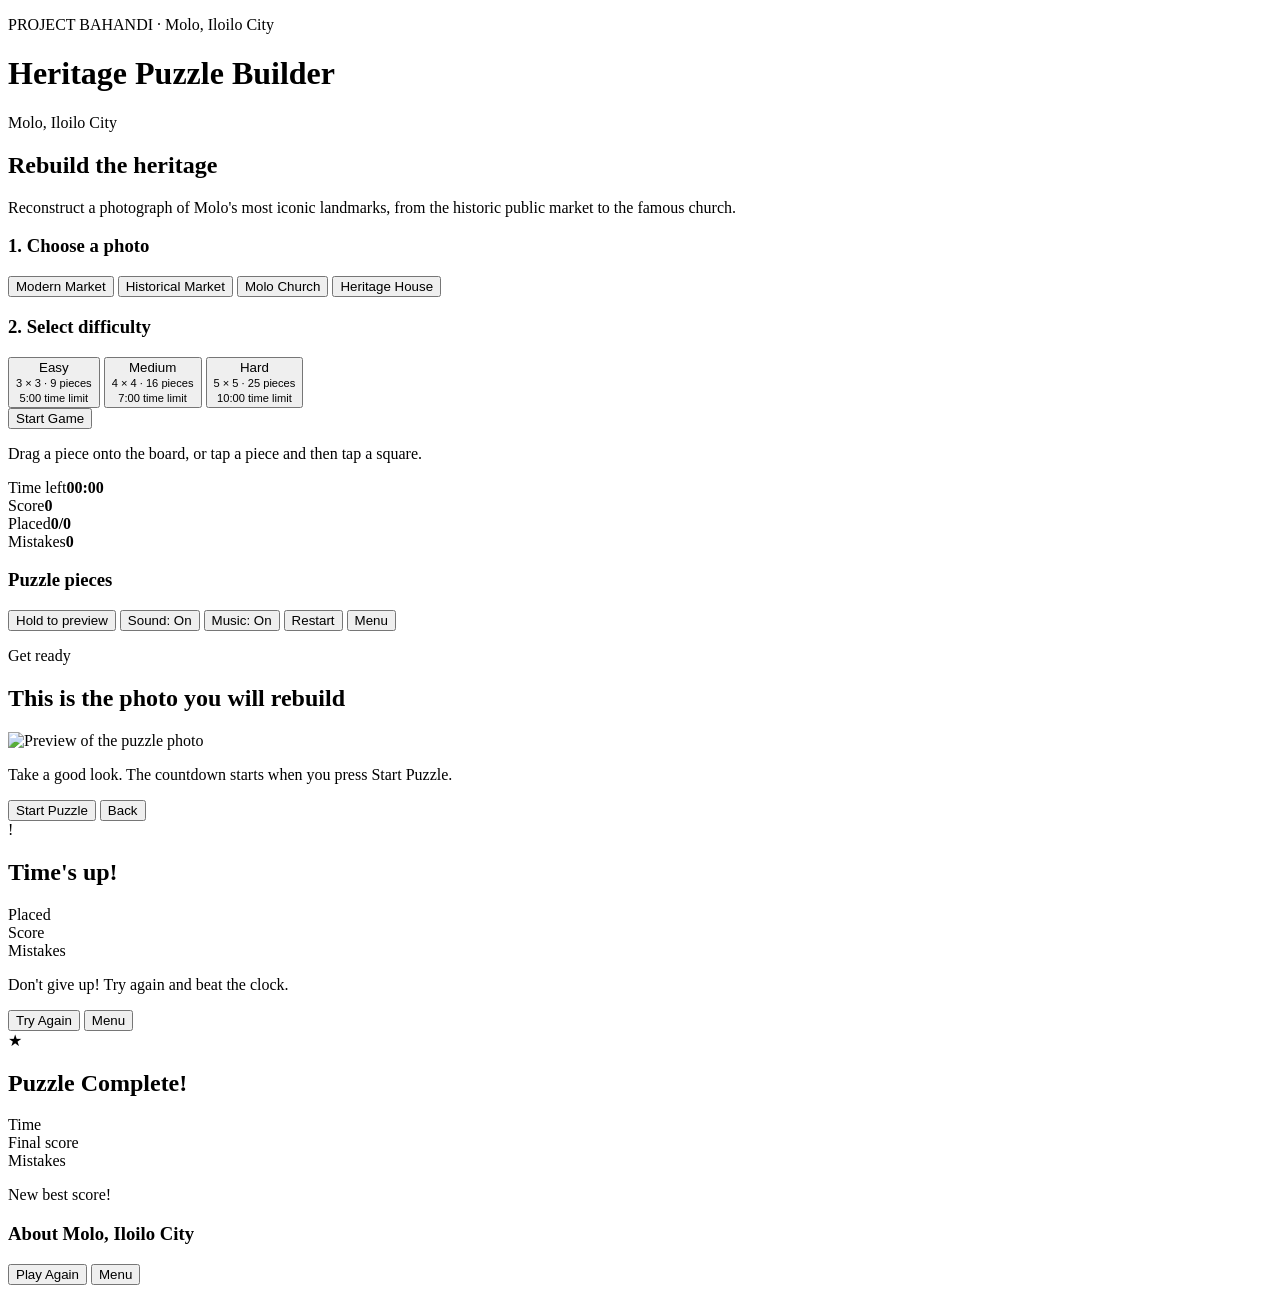
==== index.html @ 0d30bb50 "Rename HeritagePuzzleBuilder.html to index.html" ====
<!DOCTYPE html>
<html lang="en">
<head>
  <meta charset="UTF-8" />
  <meta name="viewport" content="width=device-width, initial-scale=1" />
  <title>Heritage Puzzle Builder | Project Bahandi: Molo Public Market</title>
  <link rel="stylesheet" href="css/HeritagePuzzleBuilder.css" />
</head>
<body>
  <header class="top">
    <p class="eyebrow">PROJECT BAHANDI · Molo, Iloilo City</p>
    <h1>Heritage Puzzle Builder</h1>
    <p class="site">Molo, Iloilo City</p>
  </header>

  <main>
    <!-- START SCREEN -->
    <section id="menu" class="card">
      <h2>Rebuild the heritage</h2>
      <p class="lead">
        Reconstruct a photograph of Molo's most iconic landmarks, from the historic public market to the famous church.
      </p>

      <div class="group">
        <h3>1. Choose a photo</h3>
        <!-- Added the 2 new buttons here -->
        <div class="choices" id="photoChoices">
          <button class="choice active" data-mode="modern">Modern Market</button>
          <button class="choice" data-mode="historical">Historical Market</button>
          <button class="choice" data-mode="church">Molo Church</button>
          <button class="choice" data-mode="mansion">Heritage House</button>
        </div>
      </div>

      <div class="group">
        <h3>2. Select difficulty</h3>
        <div class="choices" id="levelChoices">
          <button class="choice active" data-n="3">Easy<br /><small>3 × 3 · 9 pieces<br />5:00 time limit</small></button>
          <button class="choice" data-n="4">Medium<br /><small>4 × 4 · 16 pieces<br />7:00 time limit</small></button>
          <button class="choice" data-n="5">Hard<br /><small>5 × 5 · 25 pieces<br />10:00 time limit</small></button>
        </div>
      </div>

      <button id="startBtn" class="primary">Start Game</button>
      <p class="hint">Drag a piece onto the board, or tap a piece and then tap a square.</p>
      <div id="bestList" class="best"></div>
    </section>

    <!-- GAME SCREEN -->
    <section id="game" class="hidden">
      <div class="stats">
        <div id="timeBox"><span>Time left</span><strong id="time">00:00</strong></div>
        <div><span>Score</span><strong id="score">0</strong></div>
        <div><span>Placed</span><strong id="placed">0/0</strong></div>
        <div><span>Mistakes</span><strong id="mistakes">0</strong></div>
      </div>

      <div class="play">
        <div class="boardWrap">
          <div id="board" class="board" aria-label="Puzzle board"></div>
          <div id="peek" class="peek hidden"></div>
        </div>

        <aside class="trayWrap">
          <h3>Puzzle pieces</h3>
          <div id="tray" class="tray"></div>
        </aside>
      </div>

      <div class="actions">
        <button id="peekBtn">Hold to preview</button>
        <button id="soundBtn">Sound: On</button>
        <!-- Removed the duplicate music button here -->
        <button id="musicBtn">Music: On</button>
        <button id="restartBtn">Restart</button>
        <button id="menuBtn">Menu</button>
      </div>
    </section>
  </main>

  <!-- PREVIEW SCREEN -->
  <div id="preview" class="modal hidden" role="dialog" aria-modal="true" aria-labelledby="previewTitle">
    <div class="modalBox previewBox">
      <p class="eyebrow">Get ready</p>
      <h2 id="previewTitle">This is the photo you will rebuild</h2>
      <p id="previewInfo" class="previewInfo"></p>
      <img id="previewImg" class="previewImg" alt="Preview of the puzzle photo" />
      <p class="hint">Take a good look. The countdown starts when you press Start Puzzle.</p>
      <div class="actions">
        <button id="beginBtn" class="primary">Start Puzzle</button>
        <button id="previewBackBtn">Back</button>
      </div>
    </div>
  </div>

  <!-- TIME'S UP SCREEN -->
  <div id="timeup" class="modal hidden" role="dialog" aria-modal="true" aria-labelledby="timeupTitle">
    <div class="modalBox">
      <div class="badge badgeRed">!</div>
      <h2 id="timeupTitle">Time's up!</h2>
      <p id="timeupInfo" class="previewInfo"></p>
      <div class="result">
        <div><span>Placed</span><strong id="tuPlaced"></strong></div>
        <div><span>Score</span><strong id="tuScore"></strong></div>
        <div><span>Mistakes</span><strong id="tuMistakes"></strong></div>
      </div>
      <p class="hint">Don't give up! Try again and beat the clock.</p>
      <div class="actions">
        <button id="retryBtn" class="primary">Try Again</button>
        <button id="timeupMenuBtn">Menu</button>
      </div>
    </div>
  </div>

  <!-- RESULT MODAL -->
  <div id="modal" class="modal hidden" role="dialog" aria-modal="true" aria-labelledby="modalTitle">
    <div class="modalBox">
      <div class="badge">★</div>
      <h2 id="modalTitle">Puzzle Complete!</h2>
      <div class="result">
        <div><span>Time</span><strong id="rTime"></strong></div>
        <div><span>Final score</span><strong id="rScore"></strong></div>
        <div><span>Mistakes</span><strong id="rMistakes"></strong></div>
      </div>
      <p id="newBest" class="newBest hidden">New best score!</p>
      <h3>About Molo, Iloilo City</h3>
      <p id="factMain"></p>
      <ul id="factList"></ul>
      <div class="actions">
        <button id="againBtn" class="primary">Play Again</button>
        <button id="modalMenuBtn">Menu</button>
      </div>
    </div>
  </div>

  <script src="js/HeritagePuzzleBuilder.js"></script>
</body>
</html>
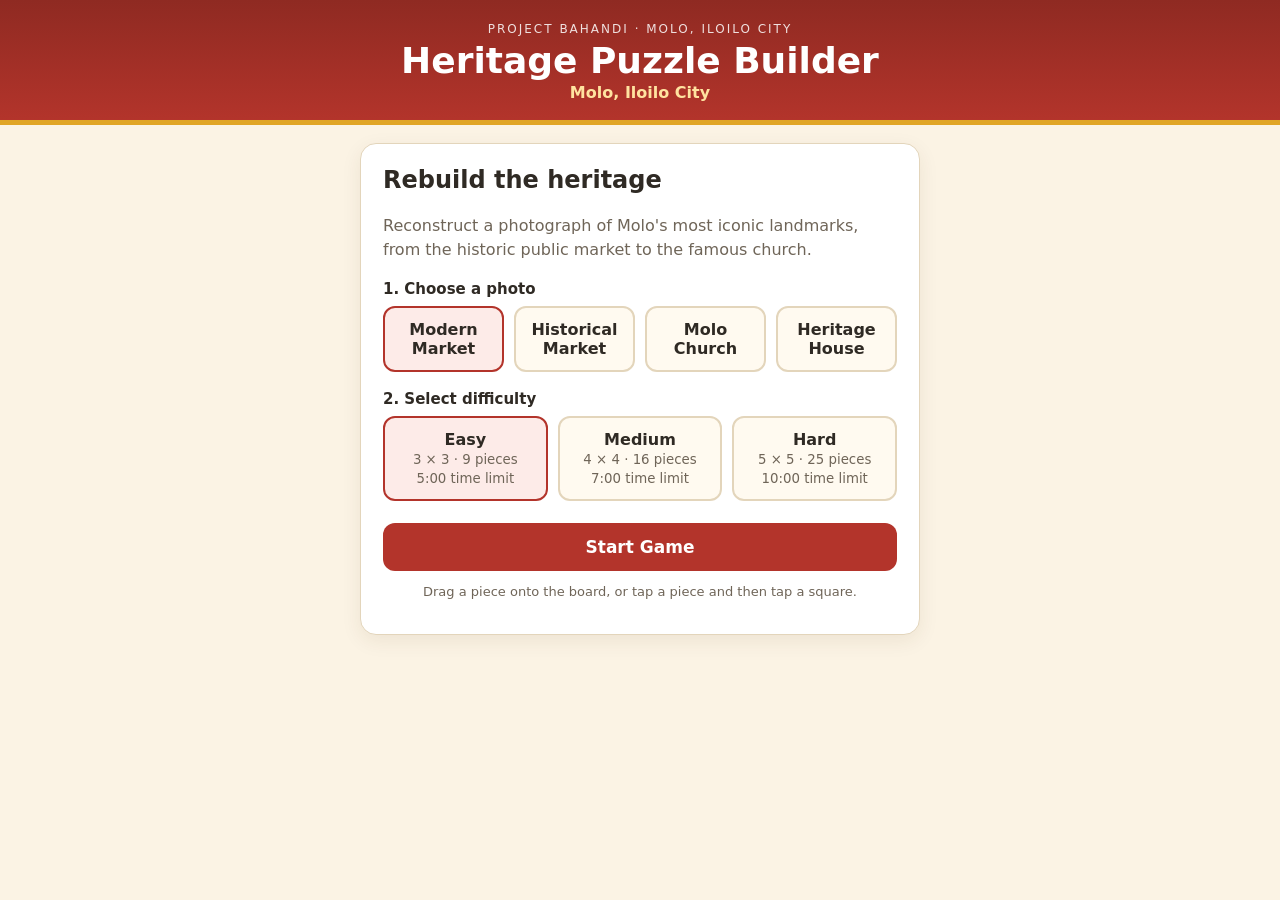
==== commit d0b123c1: "Update index.html" ====
--- a/index.html
+++ b/index.html
@@ -4,7 +4,7 @@
   <meta charset="UTF-8" />
   <meta name="viewport" content="width=device-width, initial-scale=1" />
   <title>Heritage Puzzle Builder | Project Bahandi: Molo Public Market</title>
-  <link rel="stylesheet" href="css/HeritagePuzzleBuilder.css" />
+  <link rel="stylesheet" href="css/style.css" />
 </head>
 <body>
   <header class="top">
@@ -133,6 +133,6 @@
     </div>
   </div>
 
-  <script src="js/HeritagePuzzleBuilder.js"></script>
+  <script src="js/script.js"></script>
 </body>
 </html>
--- a/css/style.css
+++ b/css/style.css
@@ -0,0 +1,260 @@
+:root {
+  --bg: #fbf3e4;
+  --ink: #2f2a24;
+  --muted: #6f6558;
+  --red: #b3342b;
+  --gold: #e0a526;
+  --green: #2e7d4f;
+  --card: #ffffff;
+  --line: #e3d5bb;
+  --board: min(92vw, 480px);
+}
+
+* { box-sizing: border-box; }
+
+body {
+  margin: 0;
+  font-family: "Segoe UI", system-ui, -apple-system, sans-serif;
+  background: var(--bg);
+  color: var(--ink);
+  min-height: 100vh;
+}
+
+.hidden { display: none !important; }
+
+.top {
+  text-align: center;
+  padding: 22px 16px 10px;
+  background: linear-gradient(180deg, #8f2a22, var(--red));
+  color: #fff;
+  border-bottom: 5px solid var(--gold);
+}
+.top .eyebrow { margin: 0; font-size: 12px; letter-spacing: 2px; text-transform: uppercase; opacity: .85; }
+.top h1 { margin: 4px 0 2px; font-size: clamp(24px, 5vw, 36px); }
+.top .site { margin: 0 0 8px; font-weight: 600; color: #ffe3a0; }
+
+main { max-width: 900px; margin: 0 auto; padding: 18px 14px 40px; }
+
+.card {
+  background: var(--card);
+  border: 1px solid var(--line);
+  border-radius: 16px;
+  padding: 22px;
+  box-shadow: 0 6px 20px rgba(80, 50, 10, .08);
+  max-width: 560px;
+  margin: 0 auto;
+}
+.card h2 { margin-top: 0; }
+.lead { color: var(--muted); line-height: 1.5; }
+.group h3 { margin: 18px 0 8px; font-size: 15px; }
+
+.choices { display: flex; gap: 10px; flex-wrap: wrap; }
+.choice {
+  flex: 1 1 120px;
+  padding: 12px 10px;
+  border: 2px solid var(--line);
+  border-radius: 12px;
+  background: #fffaf0;
+  font: inherit;
+  font-weight: 600;
+  cursor: pointer;
+  color: var(--ink);
+}
+.choice small { font-weight: 400; color: var(--muted); }
+.choice.active { border-color: var(--red); background: #fdebe8; }
+
+button { font: inherit; }
+.primary {
+  display: block;
+  width: 100%;
+  margin-top: 22px;
+  padding: 14px;
+  border: 0;
+  border-radius: 12px;
+  background: var(--red);
+  color: #fff;
+  font-size: 17px;
+  font-weight: 700;
+  cursor: pointer;
+}
+.primary:hover { background: #962a22; }
+.hint { text-align: center; color: var(--muted); font-size: 13px; }
+.best { font-size: 13px; color: var(--muted); border-top: 1px dashed var(--line); margin-top: 14px; padding-top: 10px; }
+.best:empty { display: none; }
+
+/* Game */
+.stats {
+  display: grid;
+  grid-template-columns: repeat(4, 1fr);
+  gap: 8px;
+  margin-bottom: 14px;
+}
+.stats div {
+  background: var(--card);
+  border: 1px solid var(--line);
+  border-radius: 12px;
+  padding: 8px;
+  text-align: center;
+}
+.stats span { display: block; font-size: 11px; text-transform: uppercase; letter-spacing: 1px; color: var(--muted); }
+.stats strong { font-size: 20px; }
+
+/* Countdown warning (last 30 seconds) */
+.stats div.low { background: #fdebe8; border-color: var(--red); }
+.stats div.low strong { color: var(--red); animation: blink 1s steps(2, start) infinite; }
+@keyframes blink { 50% { opacity: .35; } }
+.badge.badgeRed { background: var(--red); }
+
+.play { display: flex; gap: 18px; justify-content: center; align-items: flex-start; flex-wrap: wrap; }
+
+.boardWrap { position: relative; width: var(--board); height: var(--board); }
+.board {
+  width: 100%;
+  height: 100%;
+  display: grid;
+  border: 4px solid #7a4a1d;
+  border-radius: 8px;
+  background: #e9dcc2;
+  overflow: hidden;
+}
+.slot {
+  border: 1px dashed rgba(122, 74, 29, .35);
+  position: relative;
+
+
+
+  
+#photoChoices .choice { flex: 1 1 45%; }
+
+
+
+
+}
+.slot.over { background: rgba(224, 165, 38, .35); }
+.slot.ready { cursor: pointer; }
+
+.piece {
+  background-repeat: no-repeat;
+  border: 1px solid rgba(0, 0, 0, .25);
+  border-radius: 4px;
+  cursor: grab;
+  touch-action: none;
+  user-select: none;
+  -webkit-user-select: none;
+  flex: 0 0 auto;
+}
+.piece.selected { outline: 3px solid var(--gold); outline-offset: 1px; }
+.piece.locked {
+  width: 100%;
+  height: 100%;
+  border: 0;
+  border-radius: 0;
+  cursor: default;
+  animation: pop .35s ease;
+}
+.piece.ghost { position: fixed; z-index: 50; pointer-events: none; opacity: .9; box-shadow: 0 10px 24px rgba(0, 0, 0, .35); transform: scale(1.08); }
+.piece.shake { animation: shake .35s; }
+
+@keyframes pop { 0% { transform: scale(1.2); filter: brightness(1.4); } 100% { transform: scale(1); filter: none; } }
+@keyframes shake { 0%,100% { transform: translateX(0); } 25% { transform: translateX(-6px); } 75% { transform: translateX(6px); } }
+
+.peek {
+  position: absolute;
+  inset: 0;
+  border: 4px solid var(--gold);
+  border-radius: 8px;
+  background-size: 100% 100%;
+  opacity: .96;
+  pointer-events: none;
+}
+
+.trayWrap { width: var(--board); max-width: 100%; }
+@media (min-width: 980px) { .trayWrap { width: 260px; } }
+.trayWrap h3 { margin: 0 0 8px; font-size: 14px; color: var(--muted); }
+.tray {
+  display: flex;
+  flex-wrap: wrap;
+  gap: 6px;
+  justify-content: center;
+  padding: 10px;
+  min-height: 90px;
+  background: #fff;
+  border: 1px solid var(--line);
+  border-radius: 12px;
+  max-height: 520px;
+  overflow-y: auto;
+}
+
+.actions { display: flex; gap: 10px; justify-content: center; margin-top: 16px; flex-wrap: wrap; }
+.actions button {
+  padding: 10px 18px;
+  border: 2px solid var(--line);
+  border-radius: 10px;
+  background: #fff;
+  cursor: pointer;
+  font-weight: 600;
+  color: var(--ink);
+}
+.actions button.primary { width: auto; margin: 0; border: 0; background: var(--red); color: #fff; font-size: 16px; }
+
+/* Modal */
+.modal {
+  position: fixed;
+  inset: 0;
+  background: rgba(30, 20, 5, .65);
+  display: flex;
+  align-items: center;
+  justify-content: center;
+  padding: 14px;
+  z-index: 100;
+}
+.modalBox {
+  background: #fffdf8;
+  border-radius: 18px;
+  max-width: 520px;
+  width: 100%;
+  max-height: 92vh;
+  overflow-y: auto;
+  padding: 24px;
+  text-align: center;
+  border-top: 8px solid var(--gold);
+  animation: pop .4s ease;
+}
+.modalBox h2 { margin: 6px 0 12px; }
+.badge {
+  width: 64px; height: 64px; margin: 0 auto;
+  border-radius: 50%;
+  background: var(--gold);
+  color: #fff;
+  font-size: 34px;
+  line-height: 64px;
+}
+.result { display: grid; grid-template-columns: repeat(3, 1fr); gap: 8px; margin-bottom: 8px; }
+.result div { background: #fdf3df; border-radius: 10px; padding: 8px; }
+.result span { display: block; font-size: 11px; text-transform: uppercase; color: var(--muted); letter-spacing: 1px; }
+.result strong { font-size: 20px; }
+.newBest { color: var(--green); font-weight: 700; margin: 6px 0; }
+.modalBox h3 { margin-bottom: 4px; color: var(--red); }
+#factMain { text-align: left; line-height: 1.5; margin-top: 4px; }
+#factList { text-align: left; line-height: 1.5; padding-left: 20px; }
+
+/* Preview screen */
+.previewBox { max-width: 480px; }
+.previewBox .eyebrow { margin: 0; font-size: 12px; letter-spacing: 2px; text-transform: uppercase; color: var(--red); font-weight: 700; }
+.previewBox h2 { font-size: clamp(18px, 4.5vw, 22px); }
+.previewInfo { margin: 0 0 12px; color: var(--muted); font-weight: 600; }
+.previewImg {
+  display: block;
+  width: min(100%, 380px);
+  aspect-ratio: 1 / 1;
+  object-fit: cover;
+  margin: 0 auto 10px;
+  border: 4px solid #7a4a1d;
+  border-radius: 8px;
+  background: #e9dcc2;
+}
+
+@media (max-width: 480px) {
+  .stats strong { font-size: 16px; }
+  .card { padding: 16px; }
+}
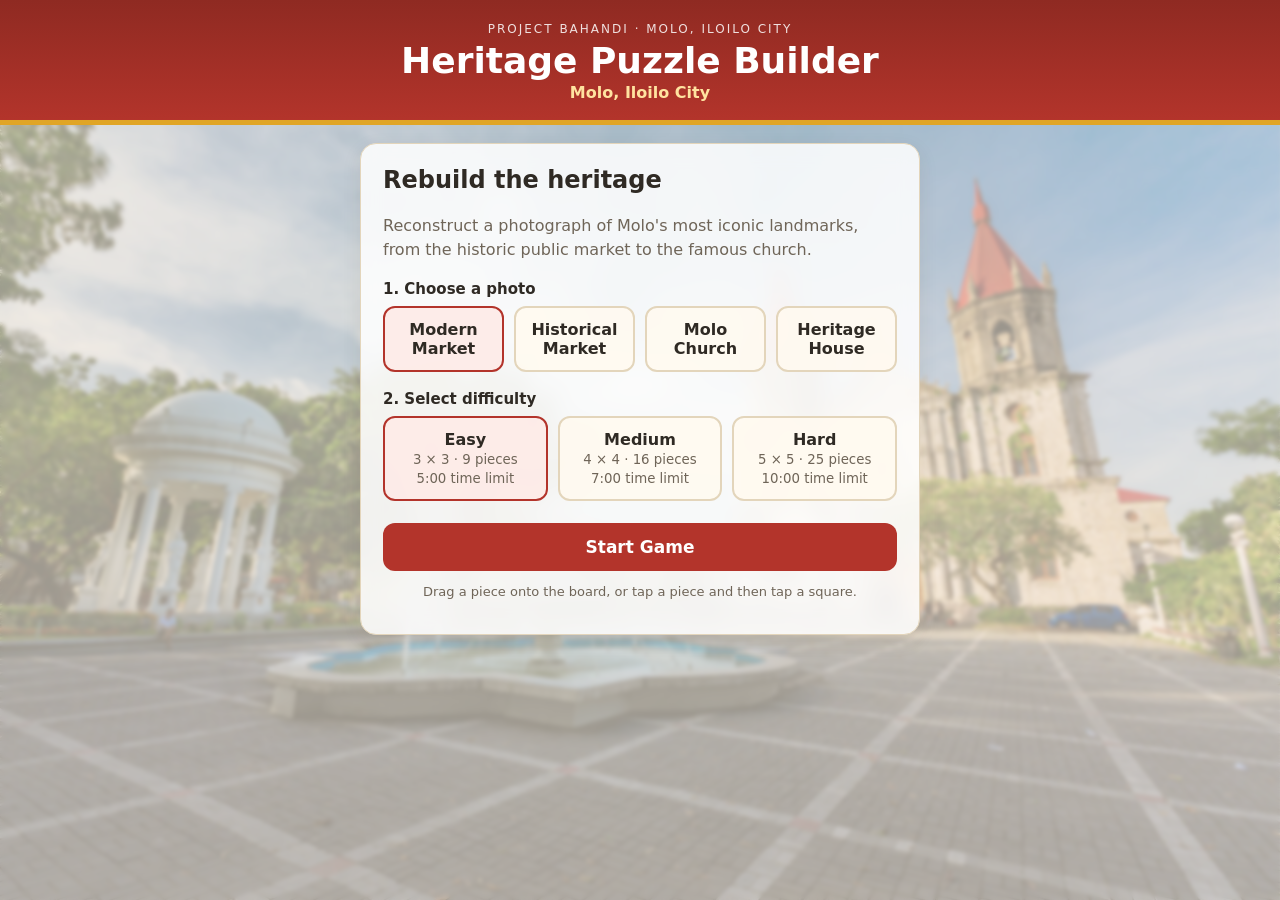
==== commit 84634d40: "Update index.html" ====
--- a/index.html
+++ b/index.html
@@ -4,9 +4,13 @@
   <meta charset="UTF-8" />
   <meta name="viewport" content="width=device-width, initial-scale=1" />
   <title>Heritage Puzzle Builder | Project Bahandi: Molo Public Market</title>
+  <link rel="preconnect" href="https://fonts.googleapis.com">
+  <link rel="preconnect" href="https://fonts.gstatic.com" crossorigin>
+  <link href="https://fonts.googleapis.com/css2?family=Fira+Code:wght@400;500;600&family=Space+Grotesk:wght@400;500;600;700&display=swap" rel="stylesheet">
   <link rel="stylesheet" href="css/style.css" />
+  <link rel="preload" as="image" href="assets/molo-plaza-bg.jpg" />
 </head>
-<body>
+<body class="plaza-bg">
   <header class="top">
     <p class="eyebrow">PROJECT BAHANDI · Molo, Iloilo City</p>
     <h1>Heritage Puzzle Builder</h1>
--- a/css/style.css
+++ b/css/style.css
@@ -8,6 +8,12 @@
   --card: #ffffff;
   --line: #e3d5bb;
   --board: min(92vw, 480px);
+
+  /* Page background: Molo Plaza photo + transparent light cover */
+  --photo: url("../assets/molo-plaza-bg.jpg");
+  --photo-veil: rgba(251, 243, 228, .62);
+  --glass: rgba(255, 255, 255, .86);
+  --glass-blur: blur(10px);
 }
 
 * { box-sizing: border-box; }
@@ -20,6 +26,53 @@
   min-height: 100vh;
 }
 
+/* ---------- Page background: Molo Plaza photo + light cover ---------- */
+/* Scoped to <body class="plaza-bg"> (index.html) so any other page that
+   happens to load this stylesheet keeps its own background untouched. */
+
+.plaza-bg { overflow-x: hidden; }
+
+/* Layer 1 - the photo. Fixed, so it stays put while the page scrolls. */
+.plaza-bg::before {
+  content: "";
+  position: fixed;
+  inset: 0;
+  z-index: 0;
+  pointer-events: none;
+  background-image: var(--photo);
+  background-size: cover;
+  background-position: center center;
+  background-repeat: no-repeat;
+  opacity: 0;
+  transition: opacity .6s ease;
+}
+
+/* Layer 2 - the transparent light cover that washes the photo out. */
+.plaza-bg::after {
+  content: "";
+  position: fixed;
+  inset: 0;
+  z-index: 0;
+  pointer-events: none;
+  background: var(--photo-veil);
+  -webkit-backdrop-filter: blur(2px) saturate(1.05);
+  backdrop-filter: blur(2px) saturate(1.05);
+}
+
+/* script.js adds .bg-ready once the photo has decoded. */
+.plaza-bg.bg-ready::before { opacity: 1; }
+
+/* Keep real content above both background layers. */
+.plaza-bg > * { position: relative; z-index: 1; }
+
+/* No JS available - show the photo straight away, no fade. */
+@media (scripting: none) {
+  .plaza-bg::before { opacity: 1; }
+}
+@media (prefers-reduced-motion: reduce) {
+  .plaza-bg::before { transition: none; }
+}
+
 .hidden { display: none !important; }
 
 .top {
@@ -36,7 +89,9 @@
 main { max-width: 900px; margin: 0 auto; padding: 18px 14px 40px; }
 
 .card {
-  background: var(--card);
+  background: var(--glass);
+  -webkit-backdrop-filter: var(--glass-blur);
+  backdrop-filter: var(--glass-blur);
   border: 1px solid var(--line);
   border-radius: 16px;
   padding: 22px;
@@ -54,14 +109,14 @@
   padding: 12px 10px;
   border: 2px solid var(--line);
   border-radius: 12px;
-  background: #fffaf0;
+  background: rgba(255, 250, 240, .9);
   font: inherit;
   font-weight: 600;
   cursor: pointer;
   color: var(--ink);
 }
 .choice small { font-weight: 400; color: var(--muted); }
-.choice.active { border-color: var(--red); background: #fdebe8; }
+.choice.active { border-color: var(--red); background: rgba(253, 235, 232, .95); }
 
 button { font: inherit; }
 .primary {
@@ -90,7 +145,9 @@
   margin-bottom: 14px;
 }
 .stats div {
-  background: var(--card);
+  background: var(--glass);
+  -webkit-backdrop-filter: var(--glass-blur);
+  backdrop-filter: var(--glass-blur);
   border: 1px solid var(--line);
   border-radius: 12px;
   padding: 8px;
@@ -100,7 +157,7 @@
 .stats strong { font-size: 20px; }
 
 /* Countdown warning (last 30 seconds) */
-.stats div.low { background: #fdebe8; border-color: var(--red); }
+.stats div.low { background: rgba(253, 235, 232, .92); border-color: var(--red); }
 .stats div.low strong { color: var(--red); animation: blink 1s steps(2, start) infinite; }
 @keyframes blink { 50% { opacity: .35; } }
 .badge.badgeRed { background: var(--red); }
@@ -178,7 +235,9 @@
   justify-content: center;
   padding: 10px;
   min-height: 90px;
-  background: #fff;
+  background: var(--glass);
+  -webkit-backdrop-filter: var(--glass-blur);
+  backdrop-filter: var(--glass-blur);
   border: 1px solid var(--line);
   border-radius: 12px;
   max-height: 520px;
@@ -190,7 +249,7 @@
   padding: 10px 18px;
   border: 2px solid var(--line);
   border-radius: 10px;
-  background: #fff;
+  background: rgba(255, 255, 255, .9);
   cursor: pointer;
   font-weight: 600;
   color: var(--ink);
@@ -209,7 +268,9 @@
   z-index: 100;
 }
 .modalBox {
-  background: #fffdf8;
+  background: rgba(255, 253, 248, .95);
+  -webkit-backdrop-filter: var(--glass-blur);
+  backdrop-filter: var(--glass-blur);
   border-radius: 18px;
   max-width: 520px;
   width: 100%;
@@ -257,4 +318,4 @@
 @media (max-width: 480px) {
   .stats strong { font-size: 16px; }
   .card { padding: 16px; }
-}+}
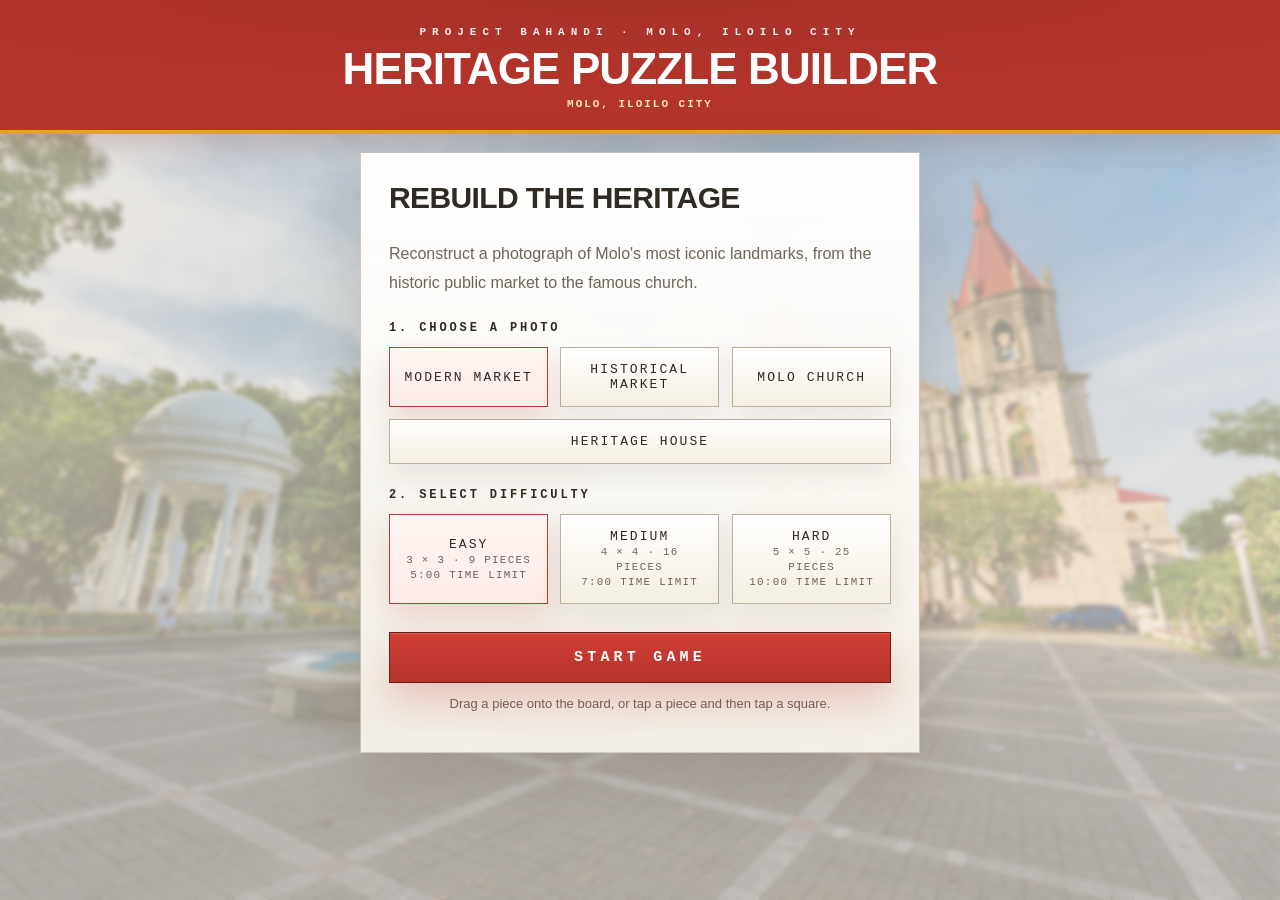
==== commit 19222950: "Update index.html" ====
--- a/index.html
+++ b/index.html
@@ -4,12 +4,15 @@
   <meta charset="UTF-8" />
   <meta name="viewport" content="width=device-width, initial-scale=1" />
   <title>Heritage Puzzle Builder | Project Bahandi: Molo Public Market</title>
+
   <link rel="preconnect" href="https://fonts.googleapis.com">
   <link rel="preconnect" href="https://fonts.gstatic.com" crossorigin>
   <link href="https://fonts.googleapis.com/css2?family=Fira+Code:wght@400;500;600&family=Space+Grotesk:wght@400;500;600;700&display=swap" rel="stylesheet">
+
   <link rel="stylesheet" href="css/style.css" />
   <link rel="preload" as="image" href="assets/molo-plaza-bg.jpg" />
 </head>
+
 <body class="plaza-bg">
   <header class="top">
     <p class="eyebrow">PROJECT BAHANDI · Molo, Iloilo City</p>
@@ -27,7 +30,6 @@
 
       <div class="group">
         <h3>1. Choose a photo</h3>
-        <!-- Added the 2 new buttons here -->
         <div class="choices" id="photoChoices">
           <button class="choice active" data-mode="modern">Modern Market</button>
           <button class="choice" data-mode="historical">Historical Market</button>
@@ -39,9 +41,18 @@
       <div class="group">
         <h3>2. Select difficulty</h3>
         <div class="choices" id="levelChoices">
-          <button class="choice active" data-n="3">Easy<br /><small>3 × 3 · 9 pieces<br />5:00 time limit</small></button>
-          <button class="choice" data-n="4">Medium<br /><small>4 × 4 · 16 pieces<br />7:00 time limit</small></button>
-          <button class="choice" data-n="5">Hard<br /><small>5 × 5 · 25 pieces<br />10:00 time limit</small></button>
+          <button class="choice active" data-n="3">
+            Easy<br />
+            <small>3 × 3 · 9 pieces<br />5:00 time limit</small>
+          </button>
+          <button class="choice" data-n="4">
+            Medium<br />
+            <small>4 × 4 · 16 pieces<br />7:00 time limit</small>
+          </button>
+          <button class="choice" data-n="5">
+            Hard<br />
+            <small>5 × 5 · 25 pieces<br />10:00 time limit</small>
+          </button>
         </div>
       </div>
 
@@ -74,7 +85,6 @@
       <div class="actions">
         <button id="peekBtn">Hold to preview</button>
         <button id="soundBtn">Sound: On</button>
-        <!-- Removed the duplicate music button here -->
         <button id="musicBtn">Music: On</button>
         <button id="restartBtn">Restart</button>
         <button id="menuBtn">Menu</button>
--- a/css/style.css
+++ b/css/style.css
@@ -20,10 +20,12 @@
 
 body {
   margin: 0;
-  font-family: "Segoe UI", system-ui, -apple-system, sans-serif;
+  font-family: "Space Grotesk", "Helvetica Neue", Arial, sans-serif;
   background: var(--bg);
   color: var(--ink);
   min-height: 100vh;
+  -webkit-font-smoothing: antialiased;
+  -moz-osx-font-smoothing: grayscale;
 }
 
 /* ---------- Page background: Molo Plaza photo + light cover ---------- */
@@ -77,62 +79,71 @@
 
 .top {
   text-align: center;
-  padding: 22px 16px 10px;
-  background: linear-gradient(180deg, #8f2a22, var(--red));
+  padding: 26px 16px 14px;
+  background: radial-gradient(120% 120% at 50% 0%, #a6322a 0%, var(--red) 55%);
   color: #fff;
-  border-bottom: 5px solid var(--gold);
-}
-.top .eyebrow { margin: 0; font-size: 12px; letter-spacing: 2px; text-transform: uppercase; opacity: .85; }
-.top h1 { margin: 4px 0 2px; font-size: clamp(24px, 5vw, 36px); }
-.top .site { margin: 0 0 8px; font-weight: 600; color: #ffe3a0; }
+  border-bottom: 4px solid var(--gold);
+  box-shadow: 0 10px 30px rgba(120, 40, 30, .18);
+}
+.top .eyebrow { margin: 0; font-size: 11px; letter-spacing: 6px; text-transform: uppercase; opacity: .9; font-weight: 600; font-family: "Fira Code", "Courier New", monospace; }
+.top h1 { margin: 6px 0 4px; font-size: clamp(26px, 6vw, 44px); font-weight: 700; letter-spacing: -0.02em; text-transform: uppercase; }
+.top .site { margin: 0 0 6px; font-weight: 600; color: #ffe7b3; letter-spacing: .18em; text-transform: uppercase; font-size: 11px; font-family: "Fira Code", "Courier New", monospace; }
 
 main { max-width: 900px; margin: 0 auto; padding: 18px 14px 40px; }
 
 .card {
-  background: var(--glass);
+  background: linear-gradient(180deg, rgba(255,255,255,.98) 0%, rgba(248,244,235,.92) 100%);
   -webkit-backdrop-filter: var(--glass-blur);
   backdrop-filter: var(--glass-blur);
-  border: 1px solid var(--line);
-  border-radius: 16px;
-  padding: 22px;
-  box-shadow: 0 6px 20px rgba(80, 50, 10, .08);
+  border: 1px solid rgba(90, 70, 40, .28);
+  border-radius: 0;
+  padding: 28px;
+  box-shadow: 0 26px 60px rgba(60, 40, 20, .16);
   max-width: 560px;
   margin: 0 auto;
 }
-.card h2 { margin-top: 0; }
-.lead { color: var(--muted); line-height: 1.5; }
-.group h3 { margin: 18px 0 8px; font-size: 15px; }
-
-.choices { display: flex; gap: 10px; flex-wrap: wrap; }
+.card h2 { margin-top: 0; font-size: clamp(22px, 4vw, 30px); letter-spacing: -0.02em; text-transform: uppercase; }
+.lead { color: var(--muted); line-height: 1.8; }
+.group h3 { margin: 24px 0 12px; font-size: 12px; text-transform: uppercase; letter-spacing: .24em; color: var(--ink); font-family: "Fira Code", "Courier New", monospace; }
+
+.choices { display: flex; gap: 12px; flex-wrap: wrap; }
 .choice {
   flex: 1 1 120px;
-  padding: 12px 10px;
-  border: 2px solid var(--line);
-  border-radius: 12px;
-  background: rgba(255, 250, 240, .9);
-  font: inherit;
-  font-weight: 600;
+  padding: 14px 14px;
+  border: 1px solid rgba(90, 70, 40, .4);
+  border-radius: 0;
+  background: linear-gradient(180deg, rgba(255,255,255,.98) 0%, rgba(245,239,226,.95) 100%);
+  font-family: "Fira Code", "Courier New", monospace;
+  font-size: 13px;
+  text-transform: uppercase;
+  letter-spacing: .16em;
   cursor: pointer;
   color: var(--ink);
-}
-.choice small { font-weight: 400; color: var(--muted); }
-.choice.active { border-color: var(--red); background: rgba(253, 235, 232, .95); }
+  box-shadow: inset 0 1px 0 rgba(255,255,255,.8), 0 10px 24px rgba(60, 40, 20, .08);
+  text-align: center;
+}
+.choice small { font-weight: 400; color: var(--muted); letter-spacing: .12em; text-transform: uppercase; }
+.choice.active { border-color: rgba(179, 52, 43, .95); background: linear-gradient(180deg, rgba(255,246,242,.98) 0%, rgba(252,234,230,.96) 100%); box-shadow: inset 0 1px 0 rgba(255,255,255,.9), 0 14px 30px rgba(179, 52, 43, .16); }
 
 button { font: inherit; }
 .primary {
   display: block;
   width: 100%;
-  margin-top: 22px;
-  padding: 14px;
-  border: 0;
-  border-radius: 12px;
-  background: var(--red);
+  margin-top: 28px;
+  padding: 16px;
+  border: 1px solid rgba(90, 30, 20, .9);
+  border-radius: 0;
+  background: linear-gradient(180deg, #d13d35 0%, var(--red) 100%);
   color: #fff;
-  font-size: 17px;
-  font-weight: 700;
+  font-family: "Fira Code", "Courier New", monospace;
+  font-size: 15px;
+  font-weight: 600;
+  letter-spacing: .28em;
+  text-transform: uppercase;
   cursor: pointer;
-}
-.primary:hover { background: #962a22; }
+  box-shadow: inset 0 1px 0 rgba(255,255,255,.18), 0 18px 36px rgba(179, 52, 43, .24);
+}
+.primary:hover { background: linear-gradient(180deg, #e0453d 0%, #962a22 100%); }
 .hint { text-align: center; color: var(--muted); font-size: 13px; }
 .best { font-size: 13px; color: var(--muted); border-top: 1px dashed var(--line); margin-top: 14px; padding-top: 10px; }
 .best:empty { display: none; }
@@ -246,15 +257,20 @@
 
 .actions { display: flex; gap: 10px; justify-content: center; margin-top: 16px; flex-wrap: wrap; }
 .actions button {
-  padding: 10px 18px;
-  border: 2px solid var(--line);
-  border-radius: 10px;
-  background: rgba(255, 255, 255, .9);
+  padding: 10px 22px;
+  border: 1px solid rgba(90, 70, 40, .4);
+  border-radius: 0;
+  background: linear-gradient(180deg, rgba(255,255,255,.98) 0%, rgba(245,239,226,.95) 100%);
   cursor: pointer;
-  font-weight: 600;
+  font-family: "Fira Code", "Courier New", monospace;
+  font-weight: 500;
+  font-size: 12px;
+  letter-spacing: .18em;
+  text-transform: uppercase;
   color: var(--ink);
-}
-.actions button.primary { width: auto; margin: 0; border: 0; background: var(--red); color: #fff; font-size: 16px; }
+  box-shadow: inset 0 1px 0 rgba(255,255,255,.8), 0 10px 24px rgba(60, 40, 20, .08);
+}
+.actions button.primary { width: auto; margin: 0; border: 1px solid rgba(90, 30, 20, .9); background: linear-gradient(180deg, #d13d35 0%, var(--red) 100%); color: #fff; font-size: 12px; letter-spacing: .28em; text-transform: uppercase; box-shadow: inset 0 1px 0 rgba(255,255,255,.18), 0 16px 32px rgba(179, 52, 43, .24); }
 
 /* Modal */
 .modal {
@@ -319,3 +335,91 @@
   .stats strong { font-size: 16px; }
   .card { padding: 16px; }
 }
+
+/* Button interactions */
+button,
+.choice,
+.primary,
+.actions button {
+  transition: background 0.2s ease, border-color 0.2s ease, box-shadow 0.2s ease, transform 0.2s ease, filter 0.2s ease;
+  will-change: transform;
+}
+
+/* Choice buttons (photo/difficulty selection) */
+.choice:hover:not(.active) {
+  background: linear-gradient(180deg, rgba(255,255,255,1) 0%, rgba(249,244,232,1) 100%);
+  border-color: rgba(179, 52, 43, .8);
+  box-shadow: inset 0 1px 0 rgba(255,255,255,.9), 0 14px 28px rgba(60, 40, 20, .12);
+  transform: translateY(-2px);
+}
+
+.choice:active:not(.active) {
+  transform: translateY(-1px);
+  box-shadow: inset 0 1px 0 rgba(255,255,255,.85), 0 10px 20px rgba(60, 40, 20, .1);
+}
+
+.choice.active:hover {
+  filter: none;
+}
+
+/* Primary button (Start Game, Start Puzzle, Play Again, Try Again) */
+.primary:hover {
+  background: linear-gradient(180deg, #e0453d 0%, #962a22 100%);
+  box-shadow: inset 0 1px 0 rgba(255,255,255,.22), 0 20px 38px rgba(150, 42, 34, .28);
+  transform: translateY(-2px);
+}
+
+.primary:active {
+  background: linear-gradient(180deg, #b6322a 0%, #86241d 100%);
+  transform: translateY(-1px);
+  box-shadow: inset 0 1px 0 rgba(255,255,255,.16), 0 14px 28px rgba(150, 42, 34, .26);
+}
+
+/* Action buttons (Peek, Sound, Music, Restart, Menu, Back) */
+.actions button:hover:not(.primary) {
+  background: linear-gradient(180deg, rgba(255,255,255,1) 0%, rgba(249,244,232,1) 100%);
+  border-color: rgba(179, 52, 43, .6);
+  box-shadow: inset 0 1px 0 rgba(255,255,255,.9), 0 14px 28px rgba(60, 40, 20, .12);
+  transform: translateY(-2px);
+}
+
+.actions button:active:not(.primary) {
+  transform: translateY(-1px);
+  box-shadow: inset 0 1px 0 rgba(255,255,255,.85), 0 10px 20px rgba(60, 40, 20, .1);
+}
+
+.actions button.primary:hover {
+  background: linear-gradient(180deg, #e0453d 0%, #962a22 100%);
+  box-shadow: inset 0 1px 0 rgba(255,255,255,.22), 0 20px 38px rgba(150, 42, 34, .28);
+  transform: translateY(-2px);
+}
+
+/* Keyboard accessibility */
+button:focus-visible,
+.choice:focus-visible {
+  outline: 1px solid rgba(224, 165, 38, .95);
+  outline-offset: 4px;
+  box-shadow: 0 0 0 4px rgba(224, 165, 38, .16);
+}
+
+/* Respect reduced motion */
+@media (prefers-reduced-motion: reduce) {
+  button,
+  .choice,
+  .primary,
+  .actions button {
+    transition: none;
+    will-change: auto;
+  }
+
+  .choice:hover:not(.active),
+  .choice:active:not(.active),
+  .primary:hover,
+  .primary:active,
+  .actions button:hover:not(.primary),
+  .actions button:active:not(.primary),
+  .actions button.primary:hover {
+    transform: none;
+    box-shadow: none;
+  }
+}
